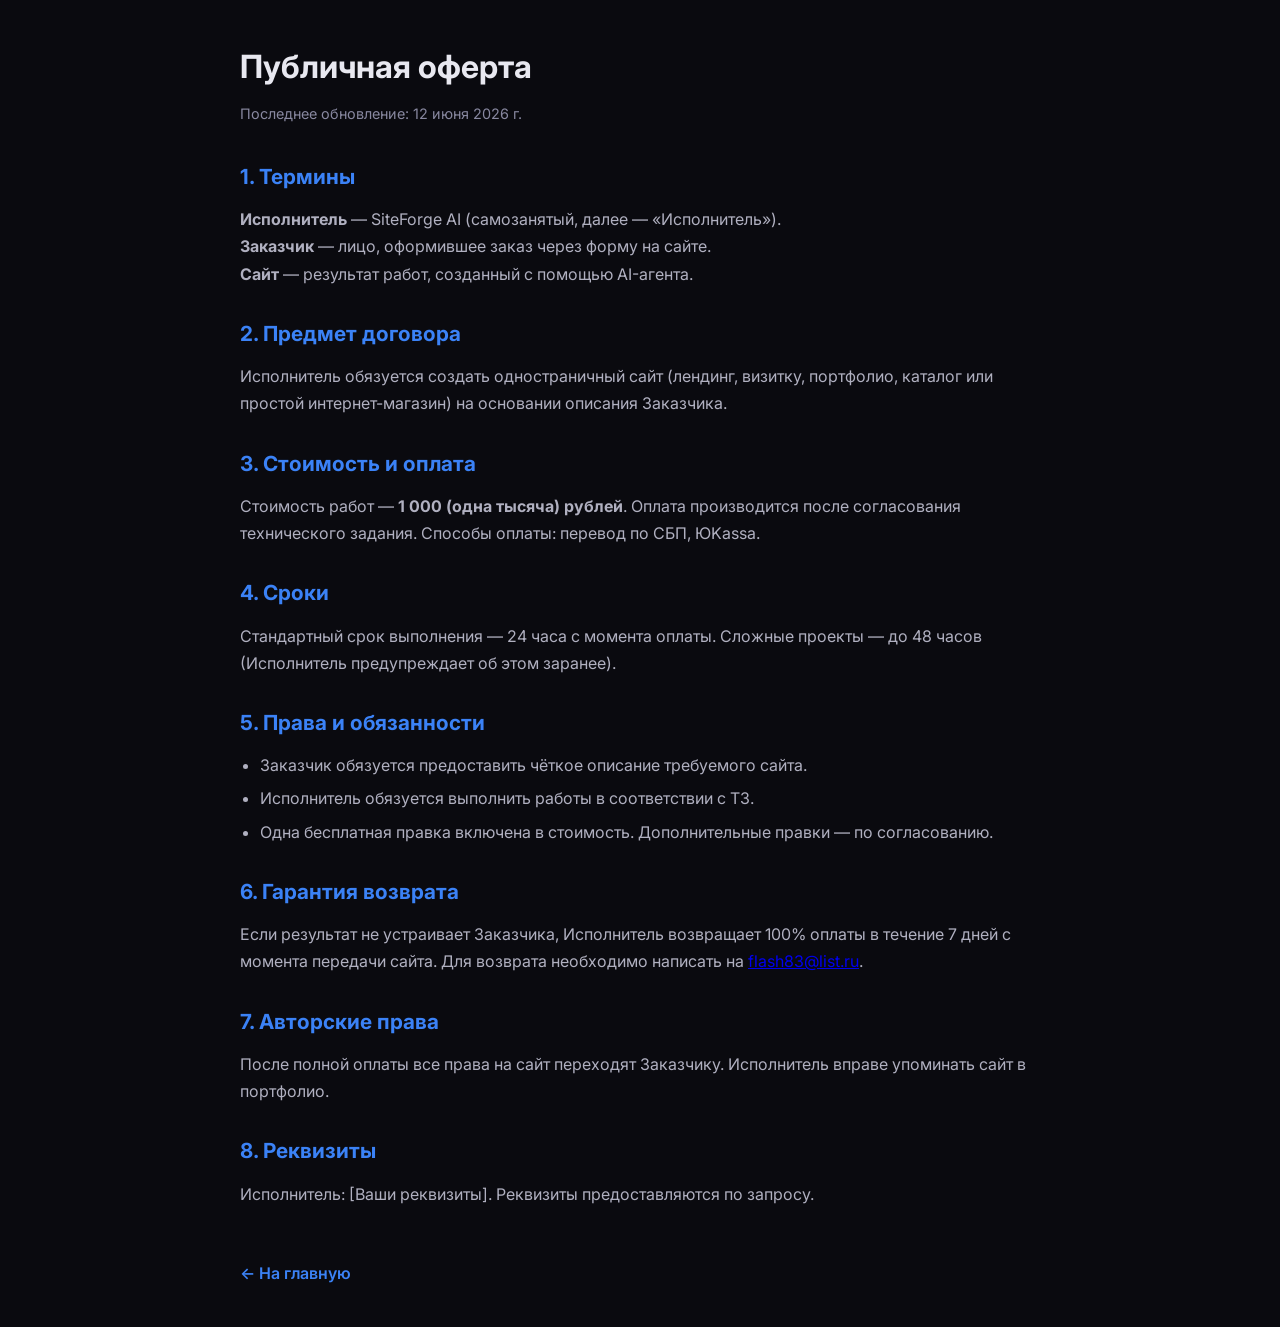
==== oferta.html @ 84b5ec5b "Add privacy policy, offer page, fix footer links" ====
<!DOCTYPE html>
<html lang="ru">
<head>
  <meta charset="UTF-8">
  <meta name="viewport" content="width=device-width, initial-scale=1.0">
  <title>Публичная оферта — SiteForge AI</title>
  <link rel="preconnect" href="https://fonts.googleapis.com">
  <link rel="preconnect" href="https://fonts.gstatic.com" crossorigin>
  <link href="https://fonts.googleapis.com/css2?family=Inter:wght@400;500;600;700;800&display=swap" rel="stylesheet">
  <style>
    * { box-sizing: border-box; margin: 0; padding: 0; }
    body { font-family: Inter, sans-serif; background: #0a0a0f; color: #e8e8f0; line-height: 1.7; padding: 40px 20px; }
    .container { max-width: 800px; margin: 0 auto; }
    h1 { font-size: 2rem; margin-bottom: 8px; }
    .date { color: #8888a0; font-size: 0.9rem; margin-bottom: 32px; }
    h2 { font-size: 1.3rem; margin: 28px 0 12px; color: #3b82f6; }
    p { margin-bottom: 12px; color: #b0b0c0; }
    ul { margin: 8px 0 16px 20px; color: #b0b0c0; }
    li { margin-bottom: 6px; }
    .back { display: inline-block; margin-top: 40px; color: #3b82f6; text-decoration: none; font-weight: 600; }
    .back:hover { text-decoration: underline; }
  </style>
</head>
<body>
  <div class="container">
    <h1>Публичная оферта</h1>
    <p class="date">Последнее обновление: 12 июня 2026 г.</p>

    <h2>1. Термины</h2>
    <p><strong>Исполнитель</strong> — SiteForge AI (самозанятый, далее — «Исполнитель»).<br>
    <strong>Заказчик</strong> — лицо, оформившее заказ через форму на сайте.<br>
    <strong>Сайт</strong> — результат работ, созданный с помощью AI-агента.</p>

    <h2>2. Предмет договора</h2>
    <p>Исполнитель обязуется создать одностраничный сайт (лендинг, визитку, портфолио, каталог или простой интернет-магазин) на основании описания Заказчика.</p>

    <h2>3. Стоимость и оплата</h2>
    <p>Стоимость работ — <strong>1 000 (одна тысяча) рублей</strong>. Оплата производится после согласования технического задания. Способы оплаты: перевод по СБП, ЮKassa.</p>

    <h2>4. Сроки</h2>
    <p>Стандартный срок выполнения — 24 часа с момента оплаты. Сложные проекты — до 48 часов (Исполнитель предупреждает об этом заранее).</p>

    <h2>5. Права и обязанности</h2>
    <ul>
      <li>Заказчик обязуется предоставить чёткое описание требуемого сайта.</li>
      <li>Исполнитель обязуется выполнить работы в соответствии с ТЗ.</li>
      <li>Одна бесплатная правка включена в стоимость. Дополнительные правки — по согласованию.</li>
    </ul>

    <h2>6. Гарантия возврата</h2>
    <p>Если результат не устраивает Заказчика, Исполнитель возвращает 100% оплаты в течение 7 дней с момента передачи сайта. Для возврата необходимо написать на <a href="mailto:flash83@list.ru">flash83@list.ru</a>.</p>

    <h2>7. Авторские права</h2>
    <p>После полной оплаты все права на сайт переходят Заказчику. Исполнитель вправе упоминать сайт в портфолио.</p>

    <h2>8. Реквизиты</h2>
    <p>Исполнитель: [Ваши реквизиты]. Реквизиты предоставляются по запросу.</p>

    <a href="/" class="back">← На главную</a>
  </div>
</body>
</html>
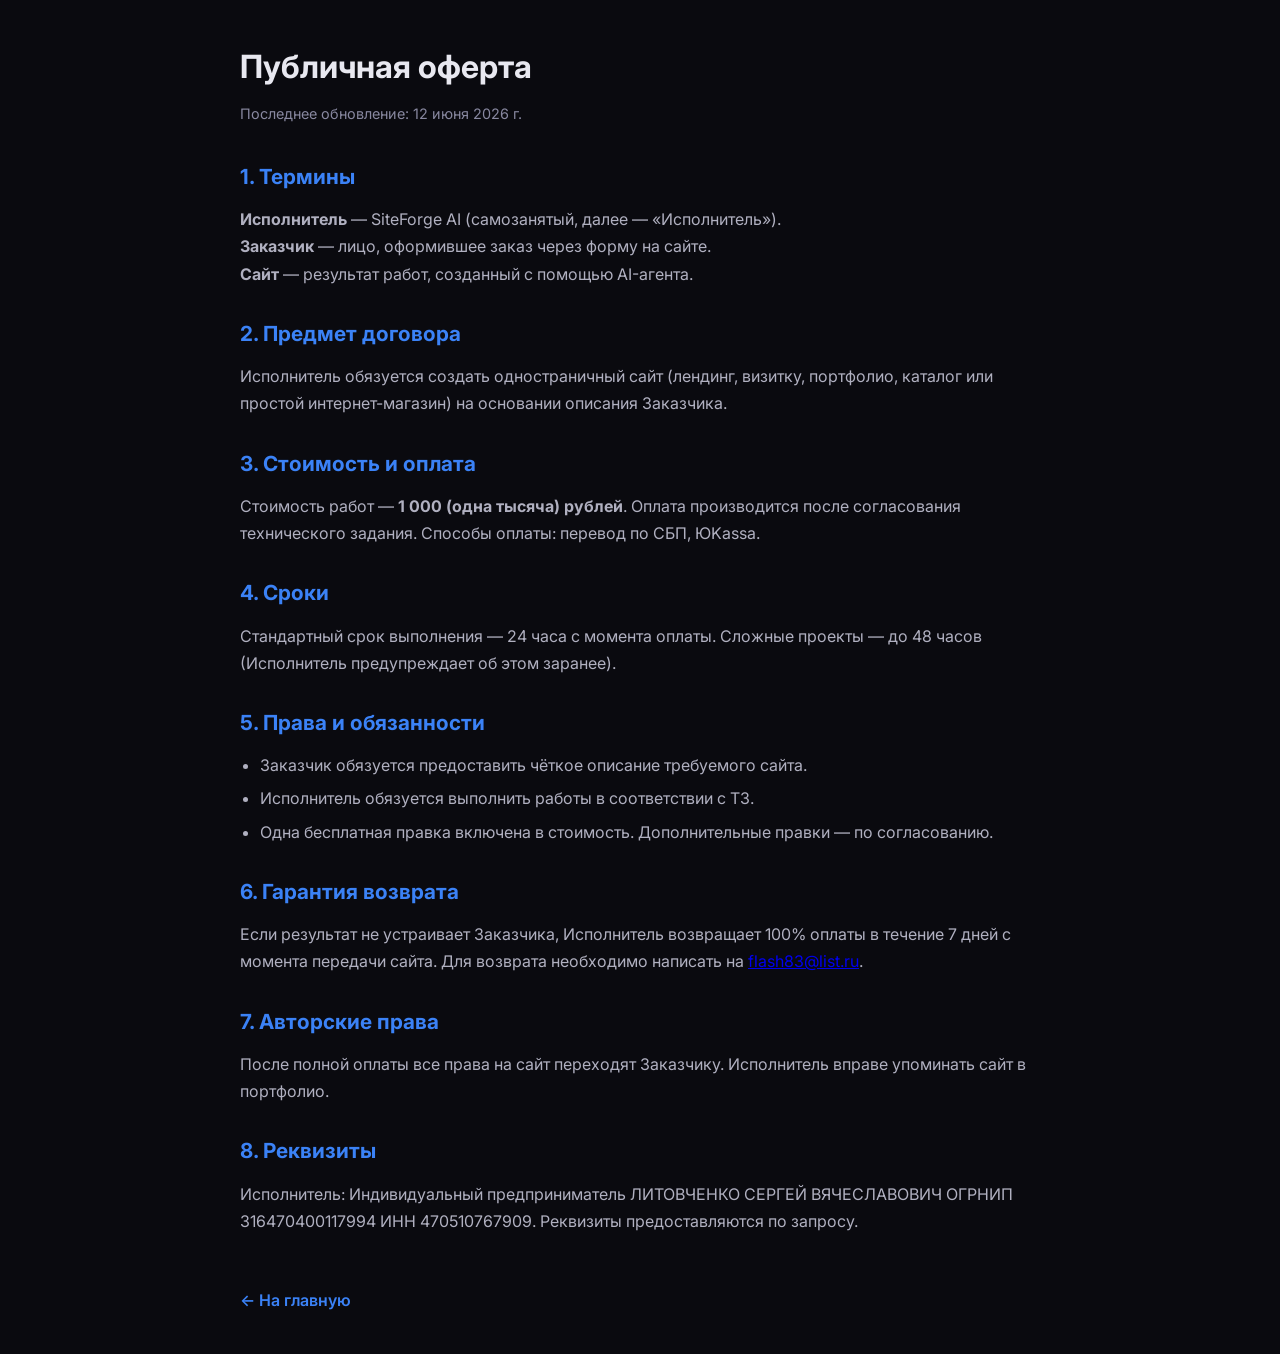
==== commit dd0d9570: "Full AI workflow: auto-questions, site generation, email delivery, revisions" ====
--- a/oferta.html
+++ b/oferta.html
@@ -54,7 +54,7 @@
     <p>После полной оплаты все права на сайт переходят Заказчику. Исполнитель вправе упоминать сайт в портфолио.</p>
 
     <h2>8. Реквизиты</h2>
-    <p>Исполнитель: [Ваши реквизиты]. Реквизиты предоставляются по запросу.</p>
+    <p>Исполнитель: Индивидуальный предприниматель ЛИТОВЧЕНКО СЕРГЕЙ ВЯЧЕСЛАВОВИЧ ОГРНИП 316470400117994 ИНН 470510767909. Реквизиты предоставляются по запросу.</p>
 
     <a href="/" class="back">← На главную</a>
   </div>
